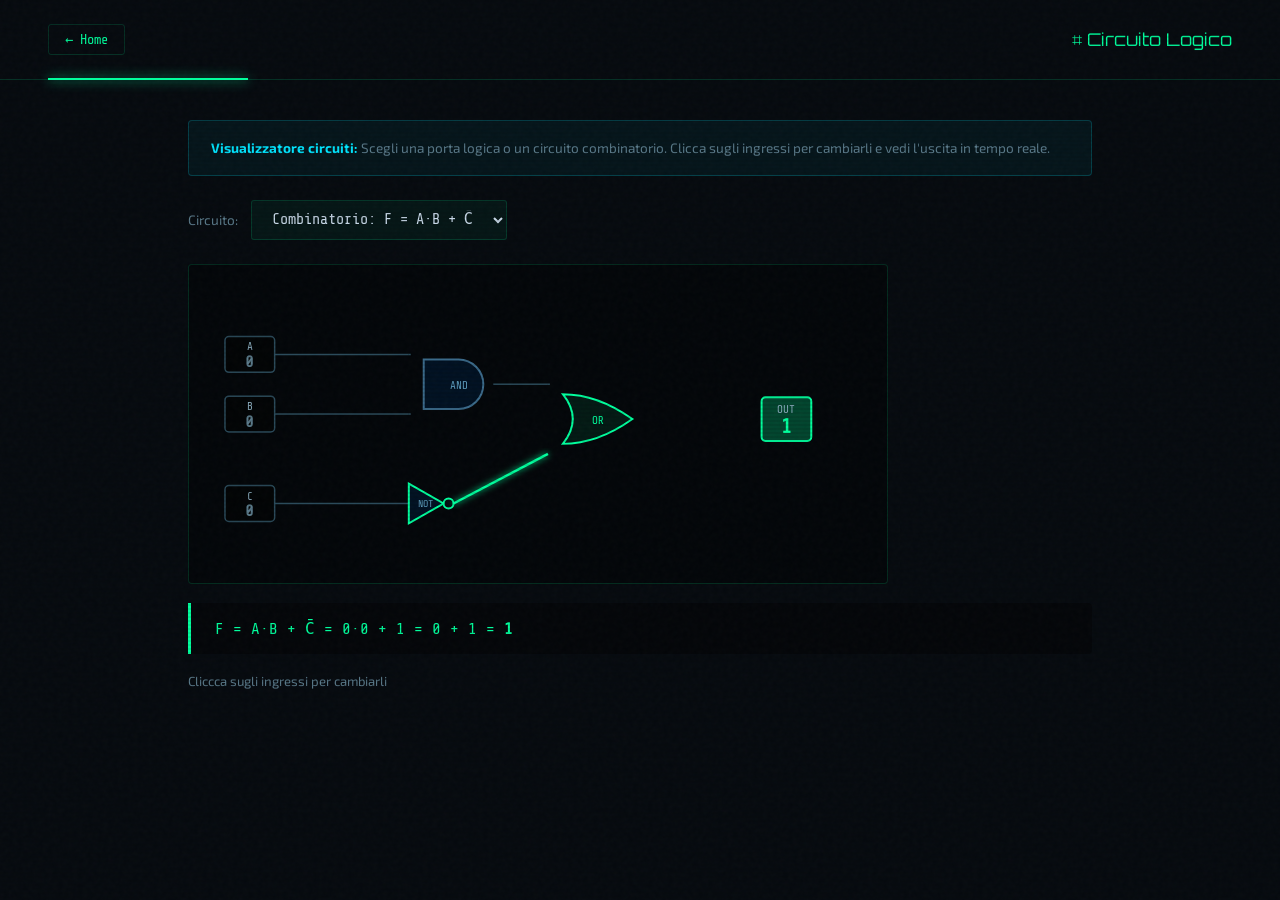
==== circuito.html @ 23d0da0e "c" ====
<!DOCTYPE html>
<html lang="it">
<head>
  <meta charset="UTF-8">
  <meta name="viewport" content="width=device-width, initial-scale=1.0">
  <title>Circuito – LogicLab</title>
  <link rel="stylesheet" href="style.css">
  <link href="https://fonts.googleapis.com/css2?family=Share+Tech+Mono&family=Orbitron:wght@400;700;900&family=Exo+2:wght@300;400;600&display=swap" rel="stylesheet">
</head>
<body>
  <div class="scanlines"></div>
  <div class="noise"></div>
  <header class="page-header">
    <a href="index.html" class="back-btn">← Home</a>
    <span class="page-title">⌗ Circuito Logico</span>
  </header>
  <div class="section">
    <div class="info-box">
      <strong>Visualizzatore circuiti:</strong> Scegli una porta logica o un circuito combinatorio. Clicca sugli ingressi per cambiarli e vedi l'uscita in tempo reale.
    </div>
    <div class="input-group">
      <label style="color:var(--text-dim);font-size:.85rem;">Circuito:</label>
      <select id="circuit-sel" onchange="drawCircuit()">
        <option value="and">AND gate</option>
        <option value="or">OR gate</option>
        <option value="not">NOT gate</option>
        <option value="nand">NAND gate</option>
        <option value="nor">NOR gate</option>
        <option value="xor">XOR gate</option>
        <option value="combo" selected>Combinatorio: F = A·B + C̄</option>
      </select>
    </div>
    <svg id="circuit-svg" class="circuit-svg" width="700" height="320" viewBox="0 0 700 320" style="width:100%;max-width:700px"></svg>
    <div id="circuit-info" style="margin-top:1rem"></div>
  </div>

  <script>
    const svg = document.getElementById('circuit-svg');
    let inputs = { A:0, B:0, C:0 };

    function SVG(tag, attrs={}, text='') {
      const el = document.createElementNS('http://www.w3.org/2000/svg', tag);
      for (const [k,v] of Object.entries(attrs)) el.setAttribute(k,v);
      if (text) el.textContent = text;
      return el;
    }

    function wire(x1,y1,x2,y2,active=false) {
      return SVG('polyline',{
        points:`${x1},${y1} ${x2},${y2}`,
        stroke: active ? '#00ff9d' : '#2a4a5a',
        'stroke-width': active ? 2.5 : 1.5,
        fill:'none',
        filter: active ? 'url(#glow)' : ''
      });
    }

    function inputBtn(x, y, label, val, key) {
      const g = SVG('g',{ cursor:'pointer', onclick:`toggleInput('${key}')` });
      g.appendChild(SVG('rect',{ x:x-25, y:y-18, width:50, height:36, rx:4,
        fill: val ? 'rgba(0,255,157,0.2)' : 'rgba(0,0,0,0.4)',
        stroke: val ? '#00ff9d' : '#2a4a5a', 'stroke-width':1.5 }));
      g.appendChild(SVG('text',{ x, y:y-4, 'text-anchor':'middle', fill:'#8ab', 'font-size':11, 'font-family':'Share Tech Mono' }, label));
      g.appendChild(SVG('text',{ x, y:y+13, 'text-anchor':'middle',
        fill: val ? '#00ff9d' : '#5a7a8a', 'font-size':16, 'font-weight':'bold','font-family':'Share Tech Mono' }, String(val)));
      return g;
    }

    function outputBox(x, y, val) {
      const g = SVG('g');
      g.appendChild(SVG('rect',{ x:x-25, y:y-22, width:50, height:44, rx:4,
        fill: val ? 'rgba(0,255,157,0.25)' : 'rgba(255,45,85,0.1)',
        stroke: val ? '#00ff9d' : '#ff2d55', 'stroke-width':2 }));
      g.appendChild(SVG('text',{ x, y:y-6, 'text-anchor':'middle', fill:'#8ab', 'font-size':11, 'font-family':'Share Tech Mono' },'OUT'));
      g.appendChild(SVG('text',{ x, y:y+14, 'text-anchor':'middle',
        fill: val ? '#00ff9d' : '#ff2d55', 'font-size':20, 'font-weight':'bold','font-family':'Share Tech Mono' }, String(val)));
      return g;
    }

    // Gate shape paths
    function andGate(cx, cy, w=70, h=50) {
      const l=cx-w/2, r=cx+w/2, t=cy-h/2, b=cy+h/2;
      return `M${l},${t} L${cx},${t} A${h/2},${h/2} 0 0 1 ${cx},${b} L${l},${b} Z`;
    }
    function orGate(cx, cy, w=70, h=50) {
      const l=cx-w/2, r=cx+w/2, t=cy-h/2, b=cy+h/2;
      return `M${l},${t} Q${l+20},${cy} ${l},${b} Q${cx},${b} ${r},${cy} Q${cx},${t} ${l},${t} Z`;
    }
    function notGate(cx, cy, w=55, h=44) {
      const l=cx-w/2, t=cy-h/2, b=cy+h/2;
      return `M${l},${t} L${l+w-12},${cy} L${l},${b} Z`;
    }

    function drawGateShape(type, cx, cy, active) {
      const stroke = active ? '#00ff9d' : '#3a6a8a';
      const fill = active ? 'rgba(0,255,157,0.08)' : 'rgba(0,20,40,0.8)';
      let path, extra=null;
      if (type==='and'||type==='nand') {
        path = andGate(cx,cy);
      } else if (type==='or'||type==='nor'||type==='xor') {
        path = orGate(cx,cy);
      } else if (type==='not') {
        path = notGate(cx,cy);
      }
      const el = SVG('path',{ d:path, stroke, 'stroke-width':2, fill });
      const group = SVG('g');
      group.appendChild(el);
      if (type==='xor') {
        const l=cx-35, t=cy-25, b=cy+25;
        group.appendChild(SVG('path',{ d:`M${l-6},${t} Q${l+8},${cy} ${l-6},${b}`, stroke, 'stroke-width':2, fill:'none' }));
      }
      if (type==='nand'||type==='nor'||type==='not') {
        const dotX = type==='not' ? cx+30 : cx+37;
        group.appendChild(SVG('circle',{ cx:dotX, cy, r:5, stroke, 'stroke-width':2, fill:'var(--bg)' }));
      }
      const label = type.toUpperCase();
      group.appendChild(SVG('text',{ x:cx-(type==='not'?8:0), y:cy+5, 'text-anchor':'middle', fill: active?'#00ff9d':'#5a9aba', 'font-size':11, 'font-family':'Share Tech Mono' }, label));
      return group;
    }

    function clearSVG() {
      while(svg.firstChild) svg.removeChild(svg.firstChild);
      // Glow filter
      const defs = SVG('defs');
      const filter = SVG('filter',{ id:'glow' });
      const blur = SVG('feGaussianBlur',{ stdDeviation:'3', result:'coloredBlur' });
      const merge = SVG('feMerge');
      merge.appendChild(SVG('feMergeNode',{ in:'coloredBlur' }));
      merge.appendChild(SVG('feMergeNode',{ in:'SourceGraphic' }));
      filter.appendChild(blur);
      filter.appendChild(merge);
      defs.appendChild(filter);
      svg.appendChild(defs);
    }

    function drawSingleGate(type) {
      const A = inputs.A, B = inputs.B;
      let out;
      if (type==='and') out = A&B;
      else if (type==='or') out = A|B;
      else if (type==='nand') out = +(!(A&B));
      else if (type==='nor') out = +(!(A|B));
      else if (type==='xor') out = A^B;
      else if (type==='not') out = A^1;

      clearSVG();
      const isSingle = type==='not';
      const cx=350, cy=160;

      if (!isSingle) {
        svg.appendChild(inputBtn(80, 130, 'A', A, 'A'));
        svg.appendChild(inputBtn(80, 190, 'B', B, 'B'));
        svg.appendChild(wire(105,130,cx-35,130, A));
        svg.appendChild(wire(105,190,cx-35,190, B));
        svg.appendChild(wire(cx-35,130,cx-35,cy-12,A));
        svg.appendChild(wire(cx-35,190,cx-35,cy+12,B));
        svg.appendChild(wire(cx-35,cy-12,cx-35+2,cy-12,A));
        svg.appendChild(wire(cx-35,cy+12,cx-35+2,cy+12,B));
      } else {
        svg.appendChild(inputBtn(80, 160, 'A', A, 'A'));
        svg.appendChild(wire(105,160,cx-28,160, A));
      }

      svg.appendChild(drawGateShape(type, cx, cy, out));
      const outX = type==='not' ? cx+33 : (type==='nand'||type==='nor' ? cx+42 : cx+37);
      svg.appendChild(wire(outX, cy, 590, cy, out));
      svg.appendChild(outputBox(620, cy, out));

      const expr = { and:'F = A · B', or:'F = A + B', nand:'F = ¬(A · B)', nor:'F = ¬(A + B)', xor:'F = A ⊕ B', not:'F = Ā' };
      document.getElementById('circuit-info').innerHTML = `<div class="formula">${expr[type]} = <strong>${out}</strong></div>`;
    }

    function drawCombo() {
      // F = A·B + C̄
      const A=inputs.A, B=inputs.B, C=inputs.C;
      const ab = A&B;
      const nc = C^1;
      const out = ab|nc;

      clearSVG();

      // AND gate for A·B
      svg.appendChild(inputBtn(60,90,'A',A,'A'));
      svg.appendChild(inputBtn(60,150,'B',B,'B'));
      svg.appendChild(inputBtn(60,240,'C',C,'C'));

      // NOT gate for C̄
      svg.appendChild(wire(85,240,220,240,C));
      const notG = SVG('g');
      notG.appendChild(SVG('path',{d:'M220,220 L255,240 L220,260 Z', stroke:nc?'#00ff9d':'#3a6a8a','stroke-width':2,fill:'rgba(0,20,40,0.8)'}));
      notG.appendChild(SVG('circle',{cx:260,cy:240,r:5,stroke:nc?'#00ff9d':'#3a6a8a','stroke-width':2,fill:'var(--bg)'}));
      notG.appendChild(SVG('text',{x:237,y:244,'text-anchor':'middle',fill:'#5a9aba','font-size':10,'font-family':'Share Tech Mono'},'NOT'));
      svg.appendChild(notG);

      // AND gate
      svg.appendChild(wire(85,90,220,90,A));
      svg.appendChild(wire(85,150,220,150,B));
      svg.appendChild(wire(220,90,222,90,A));
      svg.appendChild(wire(220,150,222,150,B));
      svg.appendChild(drawGateShape('and',270,120,ab));
      svg.appendChild(wire(305,120,360,120,ab));

      // OR gate
      svg.appendChild(wire(265,240,360,190,nc));
      svg.appendChild(wire(360,120,362,120,ab));
      svg.appendChild(wire(360,190,362,190,nc));
      svg.appendChild(drawGateShape('or',410,155,out));
      svg.appendChild(wire(445,155,570,155,out));
      svg.appendChild(outputBox(600,155,out));

      document.getElementById('circuit-info').innerHTML =
        `<div class="formula">F = A·B + C̄ = ${A}·${B} + ${nc} = ${ab} + ${nc} = <strong>${out}</strong></div>
         <p style="color:var(--text-dim);font-size:.82rem;margin-top:.5rem">Cliccca sugli ingressi per cambiarli</p>`;
    }

    function drawCircuit() {
      const sel = document.getElementById('circuit-sel').value;
      if (sel==='combo') drawCombo();
      else drawSingleGate(sel);
    }

    function toggleInput(key) {
      inputs[key] ^= 1;
      drawCircuit();
    }

    window.onload = () => drawCircuit();
  </script>
</body>
</html>
---- style.css ----
/* ===== RESET & BASE ===== */
*, *::before, *::after { box-sizing: border-box; margin: 0; padding: 0; }

:root {
  --bg: #060a0f;
  --bg2: #0d1520;
  --green: #00ff9d;
  --green2: #00c977;
  --cyan: #00e5ff;
  --orange: #ff6b35;
  --red: #ff2d55;
  --card-bg: rgba(0,255,157,0.04);
  --card-border: rgba(0,255,157,0.15);
  --text: #c8d8e8;
  --text-dim: #5a7a8a;
  --font-mono: 'Share Tech Mono', monospace;
  --font-display: 'Orbitron', sans-serif;
  --font-body: 'Exo 2', sans-serif;
}

html { scroll-behavior: smooth; }
body {
  background: var(--bg);
  color: var(--text);
  font-family: var(--font-body);
  min-height: 100vh;
  position: relative;
  overflow-x: hidden;
}

/* ===== SCANLINES EFFECT ===== */
.scanlines {
  pointer-events: none;
  position: fixed; inset: 0; z-index: 999;
  background: repeating-linear-gradient(
    0deg,
    transparent,
    transparent 2px,
    rgba(0,0,0,0.08) 2px,
    rgba(0,0,0,0.08) 4px
  );
}
.noise {
  pointer-events: none;
  position: fixed; inset: 0; z-index: 998; opacity: 0.025;
  background-image: url("data:image/svg+xml,%3Csvg viewBox='0 0 200 200' xmlns='http://www.w3.org/2000/svg'%3E%3Cfilter id='n'%3E%3CfeTurbulence type='fractalNoise' baseFrequency='0.9' numOctaves='4'/%3E%3C/filter%3E%3Crect width='100%25' height='100%25' filter='url(%23n)'/%3E%3C/svg%3E");
}

/* ===== HEADER ===== */
header {
  padding: 2rem 3rem 1.5rem;
  border-bottom: 1px solid var(--card-border);
  display: flex; align-items: center; gap: 2rem;
  position: relative;
}
header::after {
  content: '';
  position: absolute; bottom: -1px; left: 3rem;
  width: 200px; height: 2px;
  background: var(--green);
  box-shadow: 0 0 12px var(--green);
}
.logo {
  display: flex; align-items: center; gap: .6rem;
  font-family: var(--font-display);
  font-size: 1.4rem; color: var(--green);
  text-shadow: 0 0 20px var(--green);
}
.logo-icon { font-size: 1.8rem; }
.logo-text strong { color: #fff; }
.subtitle { color: var(--text-dim); font-size: .85rem; letter-spacing: .05em; }

/* ===== HERO ===== */
.hero { padding: 3rem; max-width: 1200px; margin: 0 auto; }
.hero-text { margin-bottom: 2.5rem; }
.hero-text h1 {
  font-family: var(--font-display);
  font-size: clamp(1.6rem, 3.5vw, 2.6rem);
  font-weight: 900; line-height: 1.15;
  color: #fff;
  text-shadow: 0 0 40px rgba(0,255,157,.3);
  margin-bottom: .8rem;
}
.hero-text p { color: var(--text-dim); max-width: 580px; line-height: 1.7; }

/* ===== CARDS GRID ===== */
.cards-grid {
  display: grid;
  grid-template-columns: repeat(auto-fit, minmax(200px, 1fr));
  gap: 1.2rem;
  margin-bottom: 3rem;
}
.card {
  display: block; text-decoration: none;
  background: var(--card-bg);
  border: 1px solid var(--card-border);
  border-radius: 4px;
  padding: 1.5rem;
  position: relative;
  transition: all .25s ease;
  overflow: hidden;
}
.card::before {
  content: attr(data-num);
  position: absolute; top: .8rem; right: 1rem;
  font-family: var(--font-mono); font-size: .7rem;
  color: var(--text-dim); opacity: .5;
}
.card::after {
  content: '';
  position: absolute; bottom: 0; left: 0;
  height: 2px; width: 0;
  background: var(--green);
  box-shadow: 0 0 8px var(--green);
  transition: width .3s ease;
}
.card:hover { border-color: var(--green); background: rgba(0,255,157,.08); transform: translateY(-3px); }
.card:hover::after { width: 100%; }
.card:nth-child(2):hover { border-color: var(--cyan); }
.card:nth-child(2)::after { background: var(--cyan); }
.card:nth-child(3):hover { border-color: var(--orange); }
.card:nth-child(3)::after { background: var(--orange); }
.card:nth-child(4):hover { border-color: var(--red); }
.card:nth-child(4)::after { background: var(--red); }
.card:nth-child(5):hover { border-color: #a78bfa; }
.card:nth-child(5)::after { background: #a78bfa; }

.card-icon { font-size: 1.8rem; margin-bottom: .7rem; color: var(--green); }
.card:nth-child(2) .card-icon { color: var(--cyan); }
.card:nth-child(3) .card-icon { color: var(--orange); }
.card:nth-child(4) .card-icon { color: var(--red); }
.card:nth-child(5) .card-icon { color: #a78bfa; }
.card h2 { font-family: var(--font-display); font-size: .85rem; color: #fff; margin-bottom: .4rem; }
.card p { font-size: .78rem; color: var(--text-dim); line-height: 1.5; }
.arrow { position: absolute; bottom: 1rem; right: 1.2rem; color: var(--text-dim); font-size: 1rem; transition: transform .2s; }
.card:hover .arrow { transform: translateX(4px); color: #fff; }

/* ===== QUICK REF ===== */
.quick-ref {
  border: 1px solid var(--card-border);
  border-radius: 4px; padding: 1.5rem;
  background: rgba(0,0,0,.3);
}
.quick-ref h3 { font-family: var(--font-display); font-size: .8rem; color: var(--text-dim); letter-spacing: .1em; margin-bottom: 1rem; }
.gates-row { display: flex; flex-wrap: wrap; gap: .6rem; }
.gate-pill {
  background: rgba(0,255,157,.06);
  border: 1px solid rgba(0,255,157,.2);
  border-radius: 3px; padding: .4rem .9rem;
  font-size: .8rem; color: var(--text);
}
.gate-pill code { color: var(--green); font-family: var(--font-mono); margin-left: .4rem; }

/* ===== FOOTER ===== */
footer {
  text-align: center; padding: 2rem;
  color: var(--text-dim); font-size: .75rem;
  border-top: 1px solid rgba(255,255,255,.04);
  margin-top: 3rem;
}

/* ===== PAGE HEADER (subpages) ===== */
.page-header {
  padding: 1.5rem 3rem;
  border-bottom: 1px solid var(--card-border);
  display: flex; align-items: center; justify-content: space-between;
}
.back-btn {
  color: var(--green); text-decoration: none;
  font-family: var(--font-mono); font-size: .85rem;
  border: 1px solid var(--card-border); padding: .4rem 1rem;
  border-radius: 3px; transition: all .2s;
}
.back-btn:hover { background: rgba(0,255,157,.1); border-color: var(--green); }
.page-title { font-family: var(--font-display); font-size: 1.1rem; color: var(--green); }

/* ===== SECTIONS ===== */
.section { padding: 2.5rem 3rem; max-width: 1000px; margin: 0 auto; }
.section h2 { font-family: var(--font-display); font-size: 1rem; color: #fff; margin-bottom: 1.2rem; letter-spacing: .05em; }
.section p { color: var(--text-dim); line-height: 1.7; margin-bottom: 1rem; }

/* ===== INPUT / BUTTON ===== */
.input-group { display: flex; gap: .8rem; flex-wrap: wrap; align-items: center; margin-bottom: 1.5rem; }
.input-group input, .input-group select {
  background: rgba(0,255,157,.05);
  border: 1px solid var(--card-border);
  color: var(--text); font-family: var(--font-mono); font-size: .95rem;
  padding: .6rem 1rem; border-radius: 3px; outline: none;
  transition: border-color .2s;
}
.input-group input:focus, .input-group select:focus { border-color: var(--green); }
.btn {
  background: var(--green); color: #000;
  font-family: var(--font-display); font-size: .75rem; font-weight: 700;
  letter-spacing: .1em; padding: .65rem 1.4rem;
  border: none; border-radius: 3px; cursor: pointer;
  transition: all .2s; text-transform: uppercase;
}
.btn:hover { background: #fff; box-shadow: 0 0 20px var(--green); }
.btn.secondary {
  background: transparent; color: var(--green);
  border: 1px solid var(--green);
}
.btn.secondary:hover { background: rgba(0,255,157,.1); }

/* ===== TABLE ===== */
.truth-table {
  width: 100%; border-collapse: collapse;
  font-family: var(--font-mono); font-size: .9rem;
}
.truth-table th {
  background: rgba(0,255,157,.1);
  color: var(--green); padding: .7rem 1rem;
  text-align: center; border: 1px solid var(--card-border);
  font-weight: 400; letter-spacing: .05em;
}
.truth-table td {
  padding: .6rem 1rem; text-align: center;
  border: 1px solid rgba(255,255,255,.05);
  color: var(--text); transition: background .15s;
}
.truth-table tr:hover td { background: rgba(0,255,157,.04); }
.truth-table td.one { color: var(--green); font-weight: bold; }
.truth-table td.zero { color: var(--text-dim); }
.truth-table td.minterm { color: var(--orange); }

/* ===== KARNAUGH MAP ===== */
.kmap-container { overflow-x: auto; }
.kmap {
  border-collapse: collapse;
  font-family: var(--font-mono); font-size: .95rem;
  margin: 1rem 0;
}
.kmap td, .kmap th {
  width: 70px; height: 70px;
  text-align: center; vertical-align: middle;
  border: 1px solid var(--card-border);
}
.kmap th { background: rgba(0,229,255,.08); color: var(--cyan); font-size: .8rem; }
.kmap td { cursor: pointer; transition: all .2s; font-size: 1.3rem; }
.kmap td:hover { background: rgba(0,255,157,.1); }
.kmap td.active { background: rgba(0,255,157,.2); color: var(--green); }
.kmap td.grouped { background: rgba(255,107,53,.2); border: 2px solid var(--orange); color: var(--orange); }

/* ===== LOGIC GATE SVG ===== */
.circuit-svg { background: rgba(0,0,0,.4); border: 1px solid var(--card-border); border-radius: 4px; }

/* ===== QUIZ ===== */
.quiz-card {
  background: var(--card-bg); border: 1px solid var(--card-border);
  border-radius: 4px; padding: 1.8rem; margin-bottom: 1.2rem;
}
.quiz-q { font-size: 1rem; color: #fff; margin-bottom: 1.2rem; line-height: 1.5; }
.quiz-options { display: grid; gap: .6rem; }
.quiz-opt {
  background: rgba(255,255,255,.03);
  border: 1px solid rgba(255,255,255,.08);
  color: var(--text); padding: .7rem 1.2rem;
  border-radius: 3px; cursor: pointer;
  font-family: var(--font-mono); font-size: .85rem;
  text-align: left; transition: all .2s;
}
.quiz-opt:hover { border-color: var(--cyan); color: var(--cyan); background: rgba(0,229,255,.06); }
.quiz-opt.correct { border-color: var(--green); color: var(--green); background: rgba(0,255,157,.1); }
.quiz-opt.wrong { border-color: var(--red); color: var(--red); background: rgba(255,45,85,.1); }
.quiz-feedback { margin-top: .8rem; font-size: .85rem; padding: .6rem 1rem; border-radius: 3px; }
.quiz-feedback.ok { background: rgba(0,255,157,.1); color: var(--green); }
.quiz-feedback.ko { background: rgba(255,45,85,.1); color: var(--red); }

/* ===== FORMULA BOX ===== */
.formula {
  background: rgba(0,0,0,.4); border-left: 3px solid var(--green);
  padding: 1rem 1.5rem; font-family: var(--font-mono);
  font-size: 1rem; color: var(--green); margin: 1rem 0;
  border-radius: 0 4px 4px 0; word-break: break-all;
}

/* ===== INFO BOX ===== */
.info-box {
  background: rgba(0,229,255,.05); border: 1px solid rgba(0,229,255,.2);
  border-radius: 4px; padding: 1rem 1.4rem; margin-bottom: 1.5rem;
  font-size: .85rem; color: var(--text-dim); line-height: 1.6;
}
.info-box strong { color: var(--cyan); }

/* ===== RESPONSIVE ===== */
@media (max-width: 768px) {
  header { flex-direction: column; align-items: flex-start; padding: 1.5rem; }
  .section, .page-header { padding: 1.5rem; }
  .hero { padding: 1.5rem; }
  .cards-grid { grid-template-columns: 1fr 1fr; }
}
@media (max-width: 480px) {
  .cards-grid { grid-template-columns: 1fr; }
}
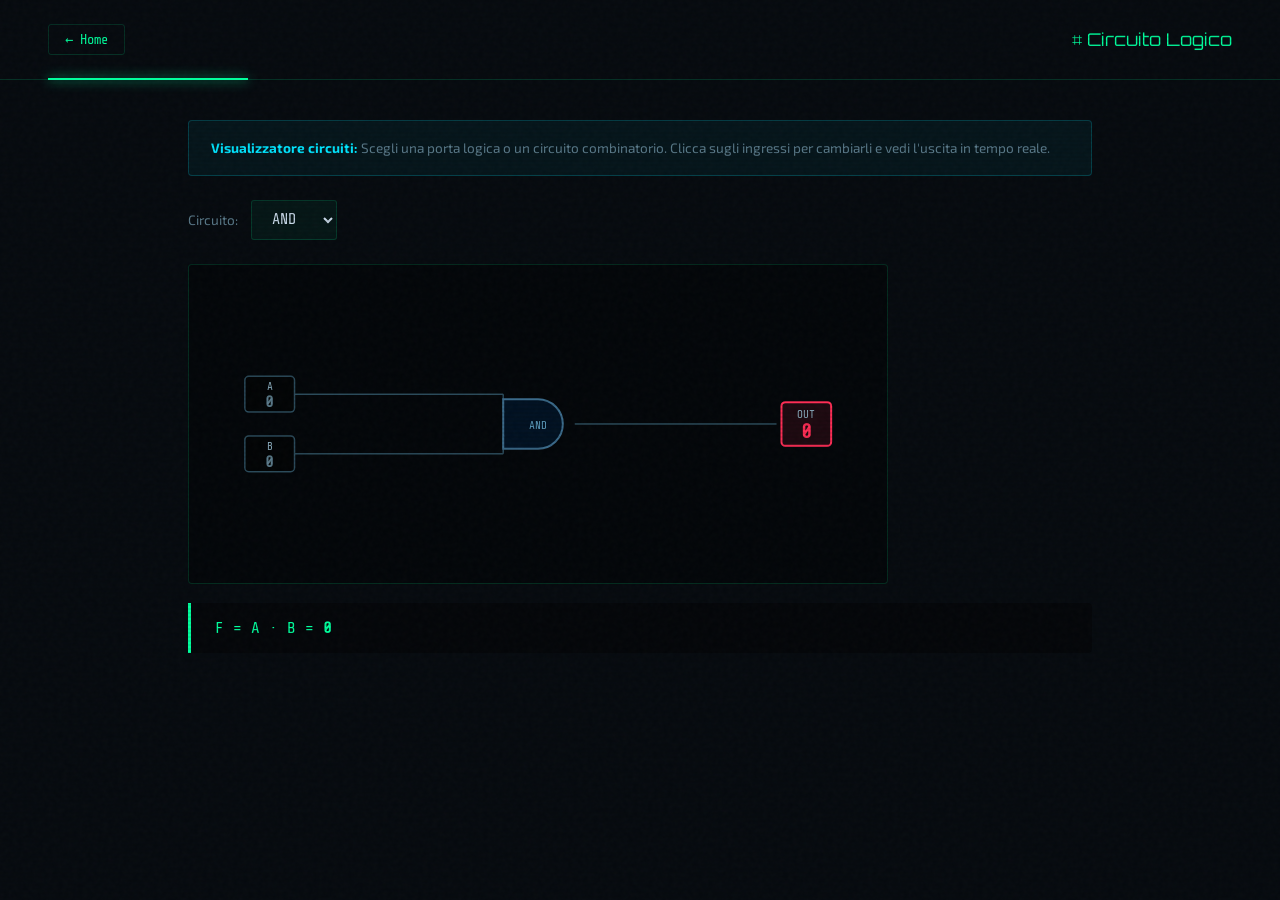
==== commit 86ac845d: "finito" ====
--- a/circuito.html
+++ b/circuito.html
@@ -21,13 +21,13 @@
     <div class="input-group">
       <label style="color:var(--text-dim);font-size:.85rem;">Circuito:</label>
       <select id="circuit-sel" onchange="drawCircuit()">
-        <option value="and">AND gate</option>
-        <option value="or">OR gate</option>
-        <option value="not">NOT gate</option>
-        <option value="nand">NAND gate</option>
-        <option value="nor">NOR gate</option>
-        <option value="xor">XOR gate</option>
-        <option value="combo" selected>Combinatorio: F = A·B + C̄</option>
+        <option value="and">AND </option>
+        <option value="or">OR </option>
+        <option value="not">NOT </option>
+        <option value="nand">NAND </option>
+        <option value="nor">NOR </option>
+        <option value="xor">XOR </option>
+
       </select>
     </div>
     <svg id="circuit-svg" class="circuit-svg" width="700" height="320" viewBox="0 0 700 320" style="width:100%;max-width:700px"></svg>
